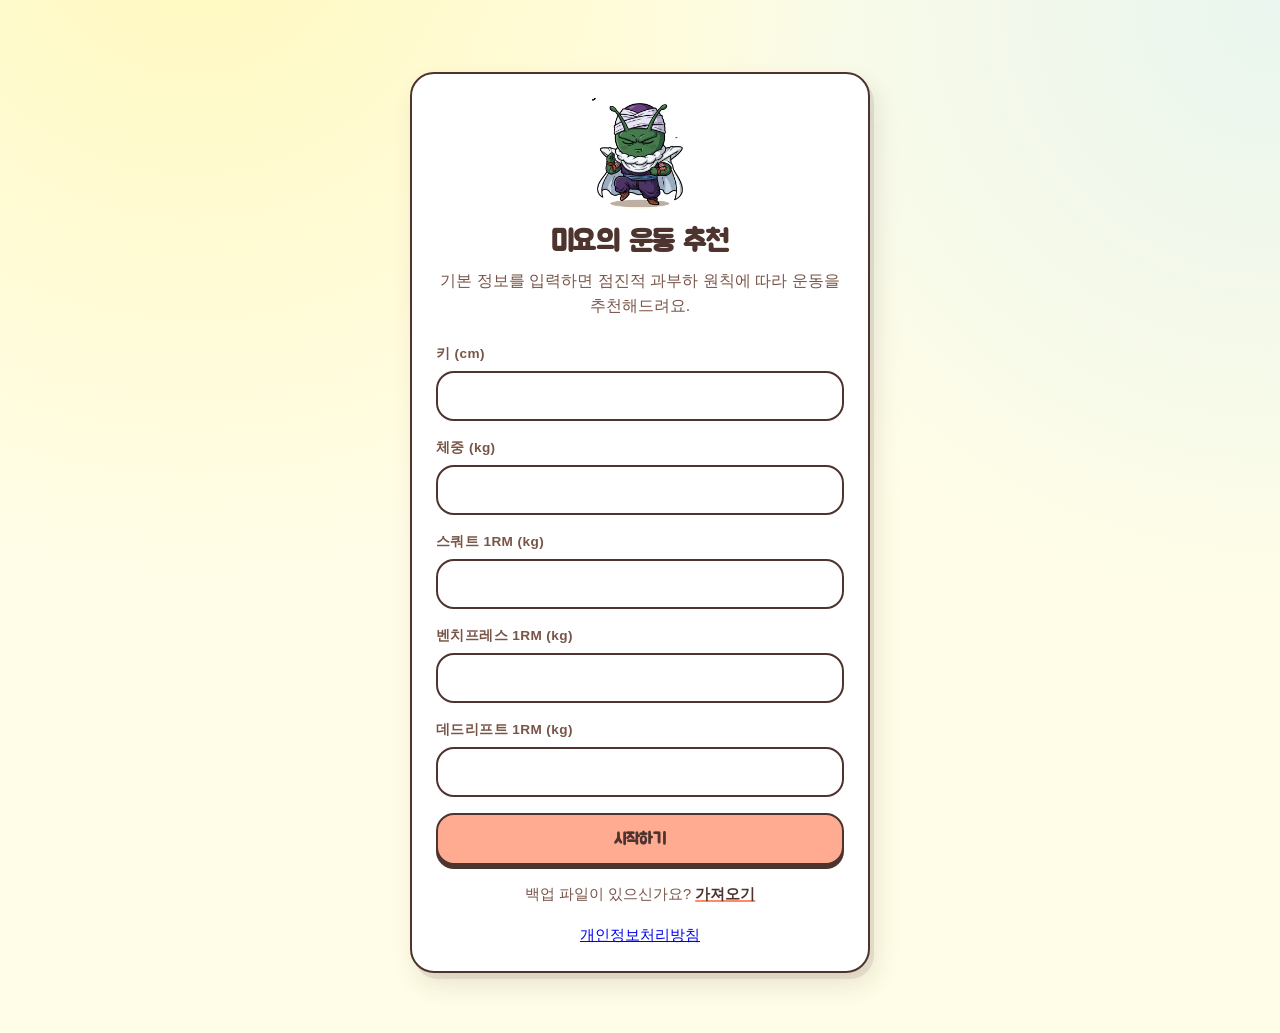
==== index.html @ 1f6faa1f "Record weight and target reps per set, and allow deleting custom exercises Weight and target reps us" ====
<!DOCTYPE html>
<html lang="ko">
<head>
<meta charset="UTF-8" />
<meta name="viewport" content="width=device-width, initial-scale=1.0" />
<title>미요의 운동 추천</title>
<meta name="description" content="키·체중·3대 중량만 입력하면 AI 트레이너가 지난 기록을 보고 오늘 할 운동을 무게까지 짜주는 운동 기록 앱. 기록·타이머는 무료, 설치 없이 홈 화면에 추가해서 씁니다." />
<meta property="og:type" content="website" />
<meta property="og:title" content="미요의 운동 추천" />
<meta property="og:description" content="AI 트레이너가 지난 운동 기록을 보고 오늘 할 운동을 무게까지 짜주는 운동 기록 앱" />
<meta property="og:image" content="/icon-512.png" />
<meta property="og:locale" content="ko_KR" />
<link rel="manifest" href="manifest.json" />
<!-- The app has its own manual light/dark toggle (not tied to the OS
     setting). "only light" is the strong opt-out form that keeps mobile
     browsers (Android Chrome/Samsung Internet's "force dark websites"
     setting in particular) from re-darkening a page we deliberately set to
     light - app.js flips this to "only dark" (and back) to match whatever
     the user actually picks, as early as possible to avoid a flash. -->
<meta name="color-scheme" content="only light" id="color-scheme-meta" />
<meta name="theme-color" content="#FFFDE7" id="theme-color-meta" />
<link rel="icon" href="icon.svg" type="image/svg+xml" />
<link rel="apple-touch-icon" href="icon.svg" />
<meta name="apple-mobile-web-app-capable" content="yes" />
<meta name="apple-mobile-web-app-status-bar-style" content="default" />
<meta name="apple-mobile-web-app-title" content="LiftLog" />
<link rel="preconnect" href="https://fonts.googleapis.com" />
<link rel="preconnect" href="https://fonts.gstatic.com" crossorigin />
<link href="https://fonts.googleapis.com/css2?family=Jua&display=swap" rel="stylesheet" />
<link rel="stylesheet" href="style.css" />
</head>
<body>
<div class="app-container">

  <input type="file" id="import-file-input" accept="application/json" class="hidden" />

  <!-- 온보딩 화면 -->
  <section id="onboarding-screen" class="screen">
    <div class="card onboarding-card">
      <img class="mascot-illustration" src="assets/mascots/miyo-main.png" alt="" />
      <h1>미요의 운동 추천</h1>
      <p class="subtitle">기본 정보를 입력하면 점진적 과부하 원칙에 따라 운동을 추천해드려요.</p>
      <form id="onboarding-form">
        <div class="form-row">
          <label for="ob-height">키 (cm)</label>
          <input type="number" id="ob-height" min="1" step="0.1" required />
        </div>
        <div class="form-row">
          <label for="ob-weight">체중 (kg)</label>
          <input type="number" id="ob-weight" min="1" step="0.1" required />
        </div>
        <div class="form-row">
          <label for="ob-squat">스쿼트 1RM (kg)</label>
          <input type="number" id="ob-squat" min="1" step="0.5" required />
        </div>
        <div class="form-row">
          <label for="ob-bench">벤치프레스 1RM (kg)</label>
          <input type="number" id="ob-bench" min="1" step="0.5" required />
        </div>
        <div class="form-row">
          <label for="ob-deadlift">데드리프트 1RM (kg)</label>
          <input type="number" id="ob-deadlift" min="1" step="0.5" required />
        </div>
        <button type="submit" class="btn btn-primary btn-block">시작하기</button>
      </form>
      <p class="import-hint">
        백업 파일이 있으신가요?
        <button type="button" id="onboarding-import-btn" class="link-btn">가져오기</button>
      </p>
      <p class="import-hint"><a href="/privacy.html" target="_blank" rel="noopener noreferrer">개인정보처리방침</a></p>
    </div>
  </section>

  <!-- 메인 화면 -->
  <section id="main-screen" class="screen hidden">
    <header class="main-header">
      <h1>미요의 운동 추천</h1>
      <div class="main-header-actions" data-tab="settings">
        <button id="open-settings-btn" class="btn btn-ghost btn-small">API 설정</button>
        <button id="edit-profile-btn" class="btn btn-ghost btn-small">프로필 수정</button>
        <button id="export-data-btn" class="btn btn-ghost btn-small">내보내기</button>
        <button id="main-import-btn" class="btn btn-ghost btn-small">가져오기</button>
        <button id="reset-btn" class="btn btn-ghost btn-small">데이터 초기화</button>
        <button id="install-app-btn" class="btn btn-ghost btn-small">앱 설치하기</button>
        <a
          class="btn btn-ghost btn-small"
          href="https://www.instagram.com/me_yotoon?igsh=MXNidXNrcnNjZGY3Zw%3D%3D"
          target="_blank"
          rel="noopener noreferrer"
        >미요툰 보러가기</a>
        <a class="btn btn-ghost btn-small" href="/privacy.html" target="_blank" rel="noopener noreferrer">개인정보처리방침</a>
        <div class="mode-toggle theme-toggle" id="theme-toggle">
          <button type="button" class="mode-toggle-btn" data-theme-choice="light">☀️ 라이트</button>
          <button type="button" class="mode-toggle-btn" data-theme-choice="dark">🌙 다크</button>
        </div>
      </div>
    </header>

    <section class="chat-section card" data-tab="chat">
      <div class="chat-section-header">
        <h2>더드미요 트레이너와 대화하기</h2>
        <button type="button" id="clear-chat-btn" class="btn btn-ghost btn-small">대화 초기화</button>
      </div>
      <div id="chat-messages" class="chat-messages"></div>
      <div id="chat-empty" class="empty-message">
        <img class="mascot-illustration mascot-illustration-small" src="assets/mascots/miyo-main.png" alt="" />
        <p>"오늘 뭐 하면 좋을까?"처럼 편하게 물어보세요.</p>
      </div>
      <form id="chat-form" class="chat-form">
        <input type="text" id="chat-input" placeholder="예: 오늘 뭐 하면 좋을까?" autocomplete="off" required />
        <button type="submit" class="btn btn-primary" id="chat-send-btn">전송</button>
      </form>
    </section>

    <section class="log-panel-grid">
      <!-- 왼쪽: 날짜별 운동 히스토리 -->
      <div class="history-column" data-tab="log">
        <div class="history-column-header">
          <h2>날짜별 운동 히스토리</h2>
          <button id="open-log-form-btn" class="btn btn-primary btn-small">+ 오늘 운동 기록하기</button>
        </div>
        <div id="history-list" class="history-list"></div>
        <div id="history-empty" class="empty-message hidden">
          <img class="mascot-illustration mascot-illustration-small" src="assets/mascots/miyo-advice.png" alt="" />
          <p>아직 기록된 운동이 없어요. 오른쪽에서 기록을 추가해보세요.</p>
        </div>
      </div>

      <!-- 오른쪽: 운동 기록 입력 폼 -->
      <div class="form-column">
        <div class="card timer-card" data-tab="timer">
          <h2>타이머</h2>
          <img class="mascot-illustration mascot-illustration-small" src="assets/mascots/miyo-sweat.png" alt="" />
          <div id="timer-display" class="timer-display">00:00</div>
          <div class="segment-timer">
            <span class="segment-timer-label">쉬는 시간</span>
            <span id="segment-timer-display" class="segment-timer-display">00:00</span>
          </div>
          <div class="timer-controls">
            <button type="button" id="timer-start-btn" class="btn btn-primary btn-small">시작</button>
            <button type="button" id="timer-lap-btn" class="btn btn-ghost btn-small" disabled>쉬는 시간 시작</button>
            <button type="button" id="timer-reset-btn" class="btn btn-ghost btn-small">초기화</button>
          </div>
          <ul id="timer-laps" class="timer-laps"></ul>
        </div>

        <div id="log-form-placeholder" class="card log-form-placeholder" data-tab="log">
          <div class="empty-message">
            <img class="mascot-illustration mascot-illustration-small" src="assets/mascots/miyo-angry.png" alt="" />
            <p>왼쪽의 "오늘 운동 기록하기" 버튼을 누르면 여기에 입력 폼이 나타나요.</p>
          </div>
        </div>

        <section id="log-form-section" class="card log-form-card hidden" data-tab="log">
          <h2 id="log-form-heading">운동 기록하기</h2>
          <form id="log-form">
            <div class="form-row">
              <label for="log-date">날짜</label>
              <input type="date" id="log-date" required />
            </div>
            <div class="form-row">
              <label for="log-title">오늘 제목 (선택)</label>
              <input type="text" id="log-title" placeholder="예: 가슴·어깨 데이" />
            </div>
            <div class="form-row">
              <label for="log-part">운동 부위</label>
              <select id="log-part" class="hidden" required></select>
              <div id="log-part-chips" class="chip-group"></div>
            </div>
            <div class="form-row">
              <label for="log-exercise">운동 종목</label>
              <select id="log-exercise" class="hidden" required></select>
              <div id="log-exercise-chips" class="chip-group"></div>
            </div>
            <div class="form-row hidden" id="log-exercise-custom-row">
              <label for="log-exercise-custom">종목 직접 입력</label>
              <input type="text" id="log-exercise-custom" placeholder="예: 수영, 클라이밍 등" />
            </div>
            <div class="form-row hidden" id="log-mode-toggle-row">
              <label>측정 방식</label>
              <div class="mode-toggle" id="log-mode-toggle">
                <button type="button" class="mode-toggle-btn" data-mode="reps">횟수</button>
                <button type="button" class="mode-toggle-btn" data-mode="duration">운동 시간</button>
              </div>
            </div>
            <div class="form-row" id="log-weight-row">
              <label for="log-weight">기본 무게 (kg)</label>
              <input type="number" id="log-weight" min="0" step="0.5" required />
            </div>
            <div class="form-row" id="log-target-reps-row">
              <label for="log-target-reps">기본 목표 횟수 (세트당)</label>
              <input type="number" id="log-target-reps" min="1" step="1" required />
            </div>
            <div class="form-row" id="log-sets-row">
              <label>세트별 기록</label>
              <p class="form-hint">세트를 눌러 무게와 횟수를 따로 바꿀 수 있어요.</p>
              <div id="sets-container" class="sets-container"></div>
              <button type="button" id="add-set-btn" class="btn btn-ghost btn-small">+ 세트 추가</button>
            </div>
            <div class="form-row hidden" id="log-duration-row">
              <label for="log-duration-minutes">운동 시간 (분)</label>
              <input type="number" id="log-duration-minutes" min="0" step="1" />
            </div>
            <div class="form-row hidden" id="log-distance-row">
              <label for="log-distance-km">달린 거리 (km)</label>
              <input type="number" id="log-distance-km" min="0" step="0.1" />
            </div>
            <div class="form-actions">
              <button type="button" id="cancel-log-btn" class="btn btn-ghost btn-block">취소</button>
              <button type="submit" class="btn btn-primary btn-block">저장</button>
            </div>
          </form>
        </section>
      </div>
    </section>

    <nav class="bottom-nav" id="bottom-nav" aria-label="주요 화면">
      <button type="button" class="bottom-nav-btn" data-tab-target="chat" aria-current="page">
        <span class="bottom-nav-icon">💬</span>
        <span class="bottom-nav-label">대화</span>
      </button>
      <button type="button" class="bottom-nav-btn" data-tab-target="log" aria-current="false">
        <span class="bottom-nav-icon">📋</span>
        <span class="bottom-nav-label">기록</span>
      </button>
      <button type="button" class="bottom-nav-btn" id="nav-timer-btn" data-tab-target="timer" aria-current="false">
        <span class="bottom-nav-icon">⏱️<span class="bottom-nav-dot"></span></span>
        <span class="bottom-nav-label">타이머</span>
      </button>
      <button type="button" class="bottom-nav-btn" data-tab-target="settings" aria-current="false">
        <span class="bottom-nav-icon">⚙️</span>
        <span class="bottom-nav-label">설정</span>
      </button>
      <a
        class="bottom-nav-btn"
        href="https://www.instagram.com/me_yotoon?igsh=MXNidXNrcnNjZGY3Zw%3D%3D"
        target="_blank"
        rel="noopener noreferrer"
      >
        <span class="bottom-nav-icon">🐾</span>
        <span class="bottom-nav-label">미요툰</span>
      </a>
    </nav>
  </section>

  <!-- 세트 입력 모달 -->
  <div id="set-modal" class="modal-overlay hidden">
    <div class="card modal-card">
      <h2 id="set-modal-heading">세트</h2>
      <form id="set-form">
        <div class="form-row" id="set-modal-weight-row">
          <label for="set-modal-weight">무게 (kg)</label>
          <input type="number" id="set-modal-weight" min="0" step="0.5" />
        </div>
        <div class="form-row">
          <label for="set-modal-target">목표 횟수</label>
          <input type="number" id="set-modal-target" min="1" step="1" required />
        </div>
        <div class="form-row">
          <label for="set-modal-reps">실제 횟수</label>
          <input type="number" id="set-modal-reps" min="0" step="1" required />
        </div>
        <div class="form-actions">
          <button type="button" id="set-modal-cancel-btn" class="btn btn-ghost btn-block">취소</button>
          <button type="submit" class="btn btn-primary btn-block">저장</button>
        </div>
        <button type="button" id="set-modal-next-btn" class="btn btn-ghost btn-block hidden">저장 후 다음 세트 →</button>
      </form>
    </div>
  </div>

  <!-- 프로필 수정 모달 -->
  <div id="profile-modal" class="modal-overlay hidden">
    <div class="card modal-card">
      <h2>프로필 수정</h2>
      <form id="profile-form">
        <div class="form-row">
          <label for="pf-height">키 (cm)</label>
          <input type="number" id="pf-height" min="1" step="0.1" required />
        </div>
        <div class="form-row">
          <label for="pf-weight">체중 (kg)</label>
          <input type="number" id="pf-weight" min="1" step="0.1" required />
        </div>
        <div class="form-row">
          <label for="pf-squat">스쿼트 1RM (kg)</label>
          <input type="number" id="pf-squat" min="1" step="0.5" required />
        </div>
        <div class="form-row">
          <label for="pf-bench">벤치프레스 1RM (kg)</label>
          <input type="number" id="pf-bench" min="1" step="0.5" required />
        </div>
        <div class="form-row">
          <label for="pf-deadlift">데드리프트 1RM (kg)</label>
          <input type="number" id="pf-deadlift" min="1" step="0.5" required />
        </div>
        <div class="form-actions">
          <button type="button" id="profile-cancel-btn" class="btn btn-ghost btn-block">취소</button>
          <button type="submit" class="btn btn-primary btn-block">저장</button>
        </div>
      </form>
    </div>
  </div>

  <!-- API 설정 모달 -->
  <div id="settings-modal" class="modal-overlay hidden">
    <div class="card modal-card">
      <h2>API 설정</h2>
      <p class="subtitle">
        대화하려면 본인 소유의 API 키가 필요해요. 서버에 저장된 공용 키는 없고,
        입력한 키는 이 브라우저에만 저장돼요.
      </p>
      <form id="settings-form">
        <div class="form-row">
          <label for="settings-provider">AI 제공자</label>
          <select id="settings-provider">
            <option value="claude">Claude (Anthropic)</option>
            <option value="gemini">Gemini (Google)</option>
          </select>
        </div>
        <div class="form-row">
          <label for="settings-api-key">API 키</label>
          <input type="password" id="settings-api-key" placeholder="sk-ant-... 또는 AIza..." autocomplete="off" required />
        </div>
        <div class="form-actions">
          <button type="button" id="settings-cancel-btn" class="btn btn-ghost btn-block">취소</button>
          <button type="submit" class="btn btn-primary btn-block">저장</button>
        </div>
      </form>
    </div>
  </div>

  <div id="mascot-toast" class="mascot-toast">
    <img id="mascot-toast-img" class="mascot-toast-img" src="" alt="" />
    <p id="mascot-toast-text" class="mascot-toast-text"></p>
  </div>

</div>
<script src="marked.min.js"></script>
<script src="app.js"></script>
</body>
</html>
---- style.css ----
:root {
  color-scheme: only light;

  --color-bg: #FFFDE7;
  --color-bg-alt: #E0F2F1;
  --color-surface: #FFFFFF;
  --color-surface-raised: #FFFFFF;
  --color-border: rgba(78, 52, 46, 0.22);
  --color-border-strong: #4E342E;

  --color-text: #4E342E;
  --color-text-muted: #795548;
  --color-text-dim: #A1887F;

  --color-accent: #FFAB91;
  --color-accent-hover: #FF8A65;
  --color-accent-dim: rgba(255, 171, 145, 0.28);
  --color-accent-text: #4E342E;

  --color-yellow: #FFF59D;
  --color-yellow-dim: rgba(255, 245, 157, 0.5);

  --color-danger: #D84438;
  --color-warning-bg: #FFF3E0;
  --color-warning-border: #FFB74D;
  --color-warning-text: #8D5A20;

  --radius: 24px;
  --radius-sm: 18px;
  --shadow: 4px 6px 0 rgba(78, 52, 46, 0.10), 6px 12px 24px rgba(78, 52, 46, 0.12);
  --shadow-sm: 3px 4px 0 rgba(78, 52, 46, 0.10), 3px 8px 16px rgba(78, 52, 46, 0.10);
  --shadow-ghost: 0 3px 0 rgba(78, 52, 46, 0.28);
  --shadow-ghost-active: 0 1px 0 rgba(78, 52, 46, 0.28);
  --shadow-pop: 4px 6px 0 rgba(255, 138, 101, 0.4);
  --overlay-tint: rgba(78, 52, 46, 0.45);
  --scrollbar-thumb: rgba(78, 52, 46, 0.28);
  --bg-glow-1: rgba(255, 245, 157, 0.55);
  --bg-glow-2: rgba(224, 242, 241, 0.7);
  --nav-bg: rgba(255, 253, 231, 0.94);

  --bounce: cubic-bezier(0.34, 1.56, 0.64, 1);

  /* Jua only for short, large UI chrome (headings, buttons, labels) - it
     gets illegible fast in longer running text, so body copy stays on a
     plain, highly-readable Korean system stack. */
  --font-display: "Jua", "Malgun Gothic", "Apple SD Gothic Neo", sans-serif;
  --font-body: "Malgun Gothic", "Apple SD Gothic Neo", -apple-system, BlinkMacSystemFont, "Segoe UI", sans-serif;
}

:root[data-theme="dark"] {
  color-scheme: only dark;

  --color-bg: #000000;
  --color-bg-alt: #0A0A0A;
  --color-surface: #121212;
  --color-surface-raised: #1A1A1A;
  --color-border: rgba(255, 255, 255, 0.18);
  --color-border-strong: #FFFFFF;

  --color-text: #FFFFFF;
  --color-text-muted: #CCCCCC;
  --color-text-dim: #888888;

  --color-accent: #FFAB91;
  --color-accent-hover: #FFC1AC;
  --color-accent-dim: rgba(255, 171, 145, 0.22);
  --color-accent-text: #000000;

  --color-yellow: #FFF59D;
  --color-yellow-dim: rgba(255, 245, 157, 0.18);

  --color-danger: #FF7A6B;
  --color-warning-bg: rgba(255, 183, 77, 0.14);
  --color-warning-border: #FFB74D;
  --color-warning-text: #FFCC80;

  --shadow: 4px 6px 0 rgba(255, 255, 255, 0.12), 6px 12px 24px rgba(0, 0, 0, 0.5);
  --shadow-sm: 3px 4px 0 rgba(255, 255, 255, 0.12), 3px 8px 16px rgba(0, 0, 0, 0.45);
  --shadow-ghost: 0 3px 0 rgba(255, 255, 255, 0.3);
  --shadow-ghost-active: 0 1px 0 rgba(255, 255, 255, 0.3);
  --overlay-tint: rgba(0, 0, 0, 0.75);
  --scrollbar-thumb: rgba(255, 255, 255, 0.25);
  --bg-glow-1: rgba(255, 171, 145, 0.08);
  --bg-glow-2: rgba(255, 255, 255, 0.04);
  --nav-bg: rgba(10, 10, 10, 0.94);
}

* {
  box-sizing: border-box;
  -webkit-tap-highlight-color: transparent;
}

html {
  overflow-x: hidden;
}

body {
  margin: 0;
  overflow-x: hidden;
  word-break: keep-all;
  font-family: var(--font-body);
  background:
    radial-gradient(circle at 15% -10%, var(--bg-glow-1) 0%, transparent 45%),
    radial-gradient(circle at 100% 0%, var(--bg-glow-2) 0%, transparent 40%),
    var(--color-bg);
  background-attachment: fixed;
  color: var(--color-text);
  line-height: 1.55;
  -webkit-font-smoothing: antialiased;
}

.app-container {
  max-width: 1040px;
  margin: 0 auto;
  padding: 24px 16px 60px;
}

@media (max-width: 480px) {
  body {
    /* fixed attachment is jank-prone on mobile Safari */
    background-attachment: scroll;
  }

  .app-container {
    padding: 16px 12px 48px;
  }
}

.detail-container {
  max-width: 640px;
}

.hidden {
  display: none !important;
}

h1 {
  font-family: var(--font-display);
  font-size: 1.8rem;
  font-weight: 700;
  letter-spacing: -0.01em;
  margin: 0 0 4px;
  color: var(--color-text);
}

@media (max-width: 480px) {
  h1 {
    font-size: 1.5rem;
  }
}

@media (max-width: 700px) {
  .main-header {
    flex-direction: column;
    align-items: stretch;
    gap: 14px;
    margin-bottom: 20px;
  }

  .main-header-actions {
    display: flex;
    flex-wrap: wrap;
    gap: 8px;
  }

  .main-header-actions .btn {
    flex: 1 1 calc(50% - 4px);
  }
}

h2 {
  font-family: var(--font-display);
  font-size: 1.2rem;
  font-weight: 700;
  letter-spacing: 0.01em;
  margin: 0 0 14px;
  color: var(--color-text);
}

.subtitle {
  color: var(--color-text-muted);
  margin: 0 0 24px;
  font-size: 1rem;
}

.card {
  position: relative;
  overflow: hidden;
  background: var(--color-surface);
  border: 2px solid var(--color-border-strong);
  border-radius: var(--radius);
  box-shadow: var(--shadow);
  padding: 24px;
}

@media (max-width: 480px) {
  .card {
    padding: 18px;
  }
}

.onboarding-card {
  max-width: 460px;
  margin: 48px auto 0;
  text-align: center;
}

.import-hint {
  text-align: center;
  color: var(--color-text-muted);
  font-size: 0.92rem;
  margin: 18px 0 0;
}

.link-btn {
  background: none;
  border: none;
  padding: 0;
  color: var(--color-text);
  font-weight: 700;
  font-size: inherit;
  font-family: inherit;
  cursor: pointer;
  text-decoration: underline;
  text-decoration-color: var(--color-accent-hover);
  text-decoration-thickness: 2px;
  touch-action: manipulation;
}

.form-row {
  margin-bottom: 16px;
  display: flex;
  flex-direction: column;
  gap: 7px;
  text-align: left;
}

.form-row label {
  font-size: 0.85rem;
  font-weight: 700;
  letter-spacing: 0.03em;
  color: var(--color-text-muted);
}

.form-hint {
  font-size: 0.8rem;
  font-weight: 600;
  color: var(--color-text-muted);
  margin: -2px 0 2px;
}

input, select {
  font-family: inherit;
  font-size: 1.05rem;
  font-weight: 600;
  padding: 13px 14px;
  min-height: 48px;
  border: 2px solid var(--color-border-strong);
  border-radius: var(--radius-sm);
  background: var(--color-surface);
  color: var(--color-text);
  width: 100%;
  touch-action: manipulation;
  transition: border-color 0.15s ease, box-shadow 0.15s ease;
}

input[type="number"] {
  font-variant-numeric: tabular-nums;
  font-weight: 700;
}

input::placeholder {
  color: var(--color-text-dim);
  font-weight: 500;
}

input:focus, select:focus {
  outline: none;
  border-color: var(--color-accent-hover);
  box-shadow: 0 0 0 4px var(--color-accent-dim);
}

select {
  cursor: pointer;
}

.btn {
  display: inline-flex;
  align-items: center;
  justify-content: center;
  font-family: var(--font-display);
  font-size: 1rem;
  font-weight: 700;
  letter-spacing: 0.01em;
  padding: 14px 20px;
  min-height: 48px;
  border-radius: var(--radius-sm);
  border: none;
  text-decoration: none;
  cursor: pointer;
  touch-action: manipulation;
  transition: background-color 0.15s ease, box-shadow 0.2s ease, transform 0.25s var(--bounce), color 0.15s ease, border-color 0.15s ease;
}

.btn-primary {
  background: var(--color-accent);
  color: var(--color-accent-text);
  border: 2px solid var(--color-border-strong);
  box-shadow: 0 4px 0 var(--color-border-strong);
}

.btn-primary:hover {
  background: var(--color-accent-hover);
  transform: translateY(-2px) scale(1.04);
  box-shadow: 0 6px 0 var(--color-border-strong);
}

.btn-primary:active {
  transform: translateY(2px) scale(0.97);
  box-shadow: 0 1px 0 var(--color-border-strong);
}

.btn-ghost {
  background: var(--color-surface);
  color: var(--color-text);
  border: 2px solid var(--color-border-strong);
  box-shadow: var(--shadow-ghost);
}

.btn-ghost:hover {
  border-color: var(--color-border-strong);
  color: var(--color-text);
  background: var(--color-yellow-dim);
  transform: translateY(-2px) scale(1.03);
}

.btn-ghost:active {
  transform: translateY(2px) scale(0.97);
  box-shadow: var(--shadow-ghost-active);
}

.mode-toggle {
  display: flex;
  gap: 8px;
}

.mode-toggle-btn {
  flex: 1;
  font-family: var(--font-display);
  font-size: 1rem;
  font-weight: 700;
  padding: 13px 18px;
  min-height: 48px;
  border-radius: var(--radius-sm);
  border: 2px solid var(--color-border-strong);
  background: var(--color-surface);
  color: var(--color-text-muted);
  cursor: pointer;
  touch-action: manipulation;
  transition: background-color 0.15s ease, color 0.15s ease, transform 0.2s var(--bounce);
}

.mode-toggle-btn:hover {
  background: var(--color-yellow-dim);
  color: var(--color-text);
  transform: scale(1.03);
}

.theme-toggle {
  display: inline-flex;
}

.theme-toggle .mode-toggle-btn {
  flex: none;
  padding: 9px 14px;
  min-height: 44px;
  font-size: 0.88rem;
}

.mode-toggle-btn.active {
  background: var(--color-accent);
  border-color: var(--color-border-strong);
  color: var(--color-accent-text);
}

.chip-group {
  display: flex;
  flex-wrap: wrap;
  gap: 8px;
}

.chip {
  font-family: var(--font-display);
  font-size: 0.92rem;
  font-weight: 700;
  padding: 9px 16px;
  border-radius: 999px;
  border: 2px solid var(--color-border-strong);
  background: var(--color-surface);
  color: var(--color-text-muted);
  cursor: pointer;
  touch-action: manipulation;
  transition: background-color 0.15s ease, color 0.15s ease, transform 0.2s var(--bounce);
}

.chip:hover {
  background: var(--color-yellow-dim);
  color: var(--color-text);
  transform: scale(1.06);
}

.chip.active {
  background: var(--color-accent);
  border-color: var(--color-border-strong);
  color: var(--color-accent-text);
}

/* User-added exercises pair the chip with a delete button. The two buttons sit
   side by side and are squared off where they meet, so they read as one pill. */
.chip-deletable {
  display: inline-flex;
  align-items: stretch;
}

.chip-deletable .chip {
  border-radius: 999px 0 0 999px;
  border-right-width: 1px;
}

.chip-deletable .chip:hover {
  transform: none;
}

.chip-delete-btn {
  font-family: var(--font-display);
  font-size: 1rem;
  font-weight: 700;
  line-height: 1;
  padding: 9px 12px 9px 8px;
  border: 2px solid var(--color-border-strong);
  border-left-width: 1px;
  border-radius: 0 999px 999px 0;
  background: var(--color-surface);
  color: var(--color-text-muted);
  cursor: pointer;
  touch-action: manipulation;
  transition: background-color 0.15s ease, color 0.15s ease;
}

.chip-delete-btn:hover {
  background: var(--color-danger);
  color: #fff;
}

.chip-deletable.active .chip-delete-btn {
  background: var(--color-accent);
  color: var(--color-accent-text);
}

.chip-deletable.active .chip-delete-btn:hover {
  background: var(--color-danger);
  color: #fff;
}

.btn:disabled {
  opacity: 0.5;
  cursor: not-allowed;
  transform: none !important;
}

.btn-small {
  padding: 9px 14px;
  min-height: 44px;
  font-size: 0.88rem;
}

.btn-block {
  width: 100%;
}

.form-actions {
  display: flex;
  gap: 10px;
}

.main-header {
  display: flex;
  align-items: center;
  justify-content: space-between;
  gap: 10px;
  margin-bottom: 28px;
}

.main-header-actions {
  display: flex;
  gap: 8px;
  flex-wrap: wrap;
}

/* ---------- bottom tab navigation (mobile only) ---------- */

/* Shown only inside the 700px media query below; the onboarding screen never
   shows it because .main-active is only set once the main screen is up. */
.bottom-nav {
  display: none;
  position: fixed;
  left: 0;
  right: 0;
  bottom: 0;
  z-index: 50;
  gap: 2px;
  background: var(--nav-bg);
  backdrop-filter: blur(12px);
  -webkit-backdrop-filter: blur(12px);
  border-top: 2px solid var(--color-border-strong);
  padding-bottom: env(safe-area-inset-bottom);
}

body:not(.main-active) .bottom-nav {
  display: none !important;
}

.bottom-nav-btn {
  flex: 1;
  display: flex;
  flex-direction: column;
  align-items: center;
  justify-content: center;
  gap: 2px;
  min-height: 56px;
  margin: 6px 3px;
  padding: 6px 4px;
  border: none;
  border-radius: var(--radius-sm);
  background: none;
  color: var(--color-text-muted);
  font-family: var(--font-display);
  text-decoration: none;
  cursor: pointer;
  transition: color 0.15s ease, background-color 0.15s ease, transform 0.2s var(--bounce);
}

.bottom-nav-btn:active {
  transform: scale(0.94);
}

.bottom-nav-btn[aria-current="page"] {
  color: var(--color-text);
  background: var(--color-accent-dim);
}

.bottom-nav-icon {
  position: relative;
  font-size: 1.15rem;
  line-height: 1;
}

.bottom-nav-label {
  font-size: 0.72rem;
  font-weight: 700;
  letter-spacing: 0.01em;
}

.bottom-nav-dot {
  display: none;
  position: absolute;
  top: -2px;
  right: -5px;
  width: 7px;
  height: 7px;
  border-radius: 50%;
  background: var(--color-danger);
}

.bottom-nav-btn.timer-active .bottom-nav-dot {
  display: block;
}

.modal-overlay {
  position: fixed;
  inset: 0;
  background: var(--overlay-tint);
  display: flex;
  align-items: center;
  justify-content: center;
  padding: 20px;
  z-index: 100;
}

.modal-card {
  width: 100%;
  max-width: 420px;
  max-height: 90vh;
  overflow-y: auto;
}

.chat-section {
  margin-bottom: 20px;
}

.chat-section-header {
  display: flex;
  align-items: center;
  justify-content: space-between;
  gap: 10px;
  margin-bottom: 14px;
}

.chat-section-header h2 {
  margin: 0;
}

.chat-messages {
  display: flex;
  flex-direction: column;
  gap: 10px;
  max-height: 420px;
  overflow-y: auto;
  margin-bottom: 14px;
  padding-right: 2px;
}

@media (max-width: 480px) {
  .chat-messages {
    max-height: 320px;
  }

  .chat-bubble {
    max-width: 92%;
  }
}

.chat-messages::-webkit-scrollbar {
  width: 6px;
}

.chat-messages::-webkit-scrollbar-thumb {
  background: var(--scrollbar-thumb);
  border-radius: 999px;
}

.chat-bubble {
  max-width: 85%;
  padding: 12px 16px;
  border-radius: 20px;
  font-size: 0.96rem;
  line-height: 1.55;
}

.chat-row {
  display: flex;
  align-items: flex-end;
  align-self: flex-start;
  gap: 8px;
  max-width: 88%;
}

.chat-row .chat-bubble {
  max-width: none;
  min-width: 0;
}

.chat-avatar {
  flex-shrink: 0;
  width: 36px;
  height: 36px;
  border-radius: 50%;
  background: var(--color-surface);
  border: 2px solid var(--color-border-strong);
  padding: 3px;
  object-fit: contain;
}

.chat-bubble-user {
  align-self: flex-end;
  background: var(--color-accent);
  color: var(--color-accent-text);
  border: 2px solid var(--color-border-strong);
  font-weight: 600;
  white-space: pre-wrap;
  border-bottom-right-radius: 6px;
}

.chat-bubble-assistant {
  align-self: flex-start;
  background: var(--color-surface);
  color: var(--color-text);
  border: 2px solid var(--color-border-strong);
  border-bottom-left-radius: 6px;
}

.chat-bubble-error {
  background: var(--color-warning-bg);
  color: var(--color-warning-text);
  border: 2px solid var(--color-warning-border);
  white-space: pre-wrap;
}

.chat-bubble-assistant > *:first-child {
  margin-top: 0;
}

.chat-bubble-assistant > *:last-child {
  margin-bottom: 0;
}

.chat-bubble-assistant p {
  margin: 0 0 8px;
}

.chat-bubble-assistant h1,
.chat-bubble-assistant h2,
.chat-bubble-assistant h3,
.chat-bubble-assistant h4 {
  font-size: 1.05rem;
  font-weight: 700;
  color: var(--color-text);
  margin: 12px 0 6px;
}

.chat-bubble-assistant strong {
  color: var(--color-text);
  font-weight: 800;
}

.chat-bubble-assistant ul,
.chat-bubble-assistant ol {
  margin: 4px 0 10px;
  padding-left: 20px;
}

.chat-bubble-assistant li {
  margin-bottom: 4px;
}

.chat-bubble-assistant li::marker {
  color: var(--color-text-muted);
}

.chat-bubble-assistant code {
  background: var(--color-bg-alt);
  border: 1px solid var(--color-border);
  padding: 1px 6px;
  border-radius: 6px;
  font-size: 0.85em;
}

.chat-bubble-assistant a {
  color: var(--color-text);
  font-weight: 700;
  text-decoration: underline;
  text-decoration-color: var(--color-accent-hover);
  text-decoration-thickness: 2px;
}

.chat-form {
  display: flex;
  gap: 8px;
}

.chat-form input {
  flex: 1;
}

.log-panel-grid {
  display: grid;
  grid-template-columns: 1fr 1fr;
  gap: 20px;
  align-items: start;
}

@media (max-width: 800px) {
  .log-panel-grid {
    grid-template-columns: 1fr;
  }

  /* on mobile, logging a workout is the primary action -
     put the form above the (potentially long) history list */
  .form-column {
    order: -1;
  }
}

.history-column-header {
  display: flex;
  align-items: center;
  justify-content: space-between;
  gap: 10px;
  margin-bottom: 14px;
}

.history-column-header h2 {
  margin: 0;
}

.timer-card {
  margin-bottom: 20px;
  text-align: center;
}

.timer-display {
  font-family: var(--font-display);
  font-size: 2.8rem;
  font-weight: 700;
  font-variant-numeric: tabular-nums;
  letter-spacing: 0.02em;
  color: var(--color-text);
  text-align: center;
  margin: 4px 0 6px;
}

.segment-timer {
  display: flex;
  align-items: baseline;
  justify-content: center;
  gap: 8px;
  margin-bottom: 16px;
}

.segment-timer-label {
  font-size: 0.82rem;
  font-weight: 700;
  color: var(--color-text-muted);
}

.segment-timer-display {
  font-size: 1.35rem;
  font-weight: 700;
  font-variant-numeric: tabular-nums;
  color: var(--color-text);
}

@media (max-width: 480px) {
  .timer-display {
    font-size: 2.2rem;
  }

  .timer-controls {
    flex-wrap: wrap;
  }

  .timer-controls .btn {
    min-width: calc(50% - 4px);
  }
}

.timer-controls {
  display: flex;
  gap: 8px;
  margin-bottom: 14px;
}

.timer-controls .btn {
  flex: 1;
}

.timer-laps {
  list-style: none;
  margin: 0;
  padding: 0;
  display: flex;
  flex-direction: column;
  gap: 6px;
  max-height: 180px;
  overflow-y: auto;
  text-align: left;
}

.timer-laps:empty {
  display: none;
}

.timer-lap-item {
  display: flex;
  align-items: center;
  justify-content: space-between;
  font-size: 0.88rem;
  font-weight: 600;
  padding: 8px 12px;
  background: var(--color-bg-alt);
  border: 2px solid var(--color-border-strong);
  border-radius: var(--radius-sm);
}

.timer-lap-item span:last-child {
  font-variant-numeric: tabular-nums;
  color: var(--color-text);
  font-weight: 700;
}

.log-form-placeholder {
  display: flex;
  align-items: center;
  justify-content: center;
  min-height: 240px;
  text-align: center;
}

.log-form-placeholder .empty-message {
  padding: 0;
}

.sets-container {
  display: flex;
  flex-direction: column;
  gap: 8px;
}

.set-row {
  display: flex;
  align-items: center;
  gap: 8px;
}

.set-row span {
  font-size: 0.86rem;
  font-weight: 700;
  color: var(--color-text-muted);
  min-width: 48px;
}

.set-row input {
  flex: 1;
}

/* A set's three values are edited in a modal, so the row itself is a button
   showing the current summary rather than an input. */
.set-open-btn {
  flex: 1;
  font-family: inherit;
  font-size: 1rem;
  font-weight: 700;
  font-variant-numeric: tabular-nums;
  text-align: left;
  padding: 13px 14px;
  min-height: 48px;
  border: 2px solid var(--color-border-strong);
  border-radius: var(--radius-sm);
  background: var(--color-surface);
  color: var(--color-text);
  cursor: pointer;
  touch-action: manipulation;
  transition: background-color 0.15s ease, transform 0.2s var(--bounce);
}

.set-open-btn:hover {
  background: var(--color-yellow-dim);
}

.set-open-btn:active {
  transform: scale(0.98);
}

.set-open-btn-fail {
  background: var(--color-warning-bg);
  border-color: var(--color-warning-border);
  color: var(--color-warning-text);
}

.set-remove-btn {
  background: transparent;
  border: none;
  color: var(--color-danger);
  font-size: 1.2rem;
  cursor: pointer;
  padding: 4px 8px;
  transition: transform 0.2s var(--bounce);
}

.set-remove-btn:hover {
  transform: scale(1.2);
}

.history-list {
  display: flex;
  flex-direction: column;
  gap: 10px;
}

.history-day-compact {
  display: flex;
  align-items: center;
  gap: 14px;
  width: 100%;
  min-height: 48px;
  background: var(--color-surface);
  border: 2px solid var(--color-border-strong);
  border-radius: var(--radius-sm);
  box-shadow: var(--shadow-sm);
  padding: 14px 16px;
  font: inherit;
  color: inherit;
  cursor: pointer;
  text-align: left;
  touch-action: manipulation;
  transition: box-shadow 0.15s ease, transform 0.2s var(--bounce);
}

.history-day-compact:hover {
  box-shadow: var(--shadow-pop);
  transform: translateY(-2px);
}

.history-day-compact:active {
  transform: translateY(0) scale(0.98);
}

.history-day-compact[aria-expanded="true"] {
  background: var(--color-accent-dim);
  box-shadow: var(--shadow-pop);
}

.history-day-chevron {
  flex-shrink: 0;
  width: 0;
  height: 0;
  border-top: 5px solid transparent;
  border-bottom: 5px solid transparent;
  border-left: 6px solid var(--color-text-muted);
  transition: transform 0.15s ease;
}

.history-day-compact[aria-expanded="true"] .history-day-chevron {
  transform: rotate(90deg);
  border-left-color: var(--color-accent-hover);
}

.history-day-detail {
  margin: 8px 0 4px 3px;
  padding: 14px 0 0 13px;
  border-left: 2px solid var(--color-border);
}

.history-day-compact .history-day-date {
  font-weight: 700;
  font-variant-numeric: tabular-nums;
  font-size: 0.95rem;
  white-space: nowrap;
  color: var(--color-text);
}

.history-day-compact .history-day-title {
  flex: 1;
  font-weight: 500;
  font-size: 0.92rem;
  color: var(--color-text-muted);
  overflow: hidden;
  text-overflow: ellipsis;
  white-space: nowrap;
}

.history-day-compact .history-day-count {
  font-size: 0.78rem;
  font-weight: 700;
  color: var(--color-text);
  white-space: nowrap;
  background: var(--color-accent-dim);
  padding: 3px 10px;
  border-radius: 999px;
}

.detail-card {
  margin-bottom: 12px;
  border-left: 3px solid var(--color-border-strong);
  padding-left: 10px;
}

.detail-card-header {
  display: flex;
  align-items: center;
  justify-content: space-between;
  margin-bottom: 8px;
}

.detail-card-title {
  font-weight: 700;
  font-size: 1.1rem;
}

.detail-card-weight {
  font-weight: 700;
  font-size: 1.15rem;
  font-variant-numeric: tabular-nums;
  color: var(--color-text);
}

.detail-card-meta {
  font-size: 0.88rem;
  color: var(--color-text-muted);
  margin-bottom: 12px;
}

.detail-sets {
  display: flex;
  flex-wrap: wrap;
  gap: 6px;
}

.detail-set-chip {
  font-size: 0.82rem;
  font-weight: 700;
  font-variant-numeric: tabular-nums;
  padding: 5px 12px;
  border-radius: 999px;
  background: var(--color-bg-alt);
  border: 2px solid var(--color-border-strong);
  color: var(--color-text);
}

.detail-set-chip-fail {
  background: var(--color-warning-bg);
  border-color: var(--color-warning-border);
  color: var(--color-warning-text);
}

.detail-card-actions {
  display: flex;
  gap: 8px;
  margin-top: 12px;
  padding-top: 12px;
  border-top: 2px solid var(--color-border);
}

.detail-card-actions .btn {
  flex: 1;
}

.history-item-fail {
  color: var(--color-danger);
  font-weight: 700;
}

.empty-message {
  display: flex;
  flex-direction: column;
  align-items: center;
  gap: 10px;
  color: var(--color-text-muted);
  font-size: 0.95rem;
  text-align: center;
  padding: 20px 0;
}

.empty-message p {
  margin: 0;
}

.mascot-illustration {
  width: 96px;
  height: auto;
  display: block;
  margin: 0 auto 12px;
}

.mascot-illustration-small {
  width: 64px;
  margin-bottom: 0;
}

.mascot-toast {
  position: fixed;
  left: 50%;
  bottom: 24px;
  transform: translate(-50%, 8px);
  z-index: 60;
  display: flex;
  align-items: center;
  gap: 10px;
  max-width: calc(100% - 32px);
  background: var(--color-surface);
  border: 2px solid var(--color-border-strong);
  border-radius: 999px;
  box-shadow: var(--shadow);
  padding: 8px 20px 8px 8px;
  opacity: 0;
  pointer-events: none;
  transition: opacity 0.25s ease, transform 0.25s var(--bounce);
}

.mascot-toast.mascot-toast-visible {
  opacity: 1;
  transform: translate(-50%, 0);
}

.mascot-toast-img {
  width: 40px;
  height: 40px;
  object-fit: contain;
  flex-shrink: 0;
}

.mascot-toast-text {
  margin: 0;
  font-family: var(--font-display);
  font-size: 0.92rem;
  font-weight: 700;
  color: var(--color-text);
}

@media (max-width: 700px) {
  .mascot-toast {
    bottom: calc(80px + env(safe-area-inset-bottom));
  }
}

/* ---------- mobile tab switching ----------
   Kept last in the file on purpose: these rules override base display values
   (.bottom-nav, .main-header-actions) that are declared further up, and only
   source order separates same-specificity rules. Above 700px nothing here
   applies, so the desktop layout is untouched. */

@media (max-width: 700px) {
  .bottom-nav {
    display: flex;
  }

  .app-container {
    padding-bottom: calc(72px + env(safe-area-inset-bottom));
  }

  body[data-active-tab] [data-tab] {
    display: none;
  }

  body[data-active-tab="chat"] [data-tab="chat"],
  body[data-active-tab="log"] [data-tab="log"],
  body[data-active-tab="timer"] [data-tab="timer"] {
    display: block;
  }

  body[data-active-tab="settings"] [data-tab="settings"] {
    display: flex;
  }

  /* the timer stands alone in its own tab - no gap to a following card */
  .timer-card {
    margin-bottom: 0;
  }
}

/* ---------- privacy policy page ---------- */

.privacy-card {
  max-width: 640px;
  margin: 48px auto;
}

.privacy-card h1 {
  font-size: 1.5rem;
}

.privacy-card h2 {
  font-size: 1.05rem;
  margin-top: 28px;
}

.privacy-card p,
.privacy-card li {
  color: var(--color-text-muted);
  font-size: 0.95rem;
}

.privacy-card ul {
  padding-left: 20px;
  margin: 8px 0;
}

.privacy-card .back-link {
  display: inline-block;
  margin-top: 28px;
}
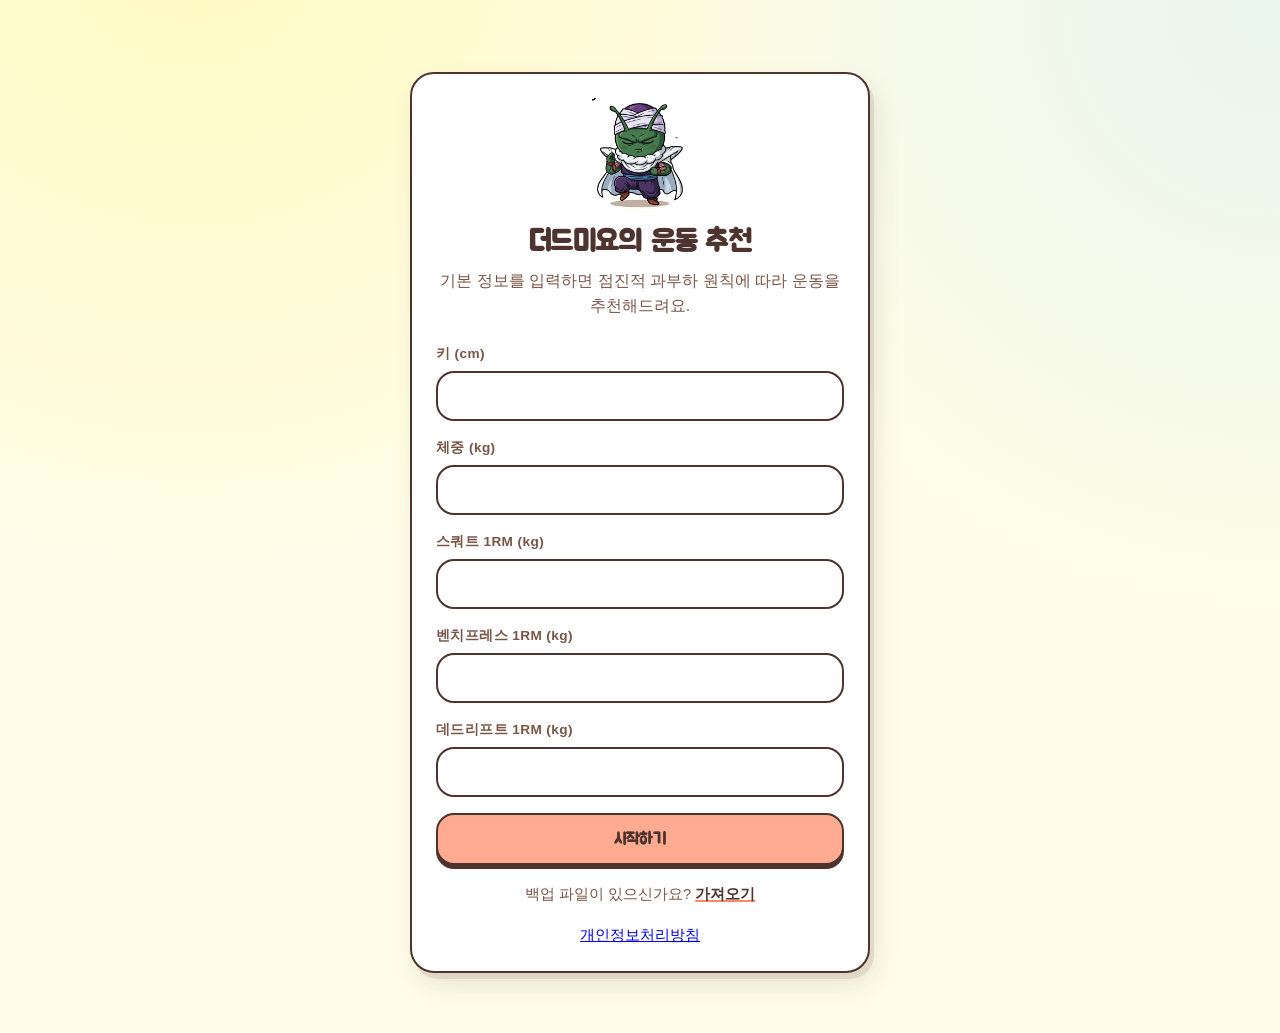
==== commit 54aedf31: "Use the 더드미요 mascot face as the app icon and rename the app The favicon was a generic dumbbell SVG t" ====
--- a/index.html
+++ b/index.html
@@ -3,10 +3,10 @@
 <head>
 <meta charset="UTF-8" />
 <meta name="viewport" content="width=device-width, initial-scale=1.0" />
-<title>미요의 운동 추천</title>
+<title>더드미요의 운동 추천</title>
 <meta name="description" content="키·체중·3대 중량만 입력하면 AI 트레이너가 지난 기록을 보고 오늘 할 운동을 무게까지 짜주는 운동 기록 앱. 기록·타이머는 무료, 설치 없이 홈 화면에 추가해서 씁니다." />
 <meta property="og:type" content="website" />
-<meta property="og:title" content="미요의 운동 추천" />
+<meta property="og:title" content="더드미요의 운동 추천" />
 <meta property="og:description" content="AI 트레이너가 지난 운동 기록을 보고 오늘 할 운동을 무게까지 짜주는 운동 기록 앱" />
 <meta property="og:image" content="/icon-512.png" />
 <meta property="og:locale" content="ko_KR" />
@@ -19,11 +19,12 @@
      the user actually picks, as early as possible to avoid a flash. -->
 <meta name="color-scheme" content="only light" id="color-scheme-meta" />
 <meta name="theme-color" content="#FFFDE7" id="theme-color-meta" />
-<link rel="icon" href="icon.svg" type="image/svg+xml" />
-<link rel="apple-touch-icon" href="icon.svg" />
+<link rel="icon" href="favicon.ico" sizes="any" />
+<link rel="icon" href="icon-192.png" type="image/png" sizes="192x192" />
+<link rel="apple-touch-icon" href="apple-touch-icon.png" />
 <meta name="apple-mobile-web-app-capable" content="yes" />
 <meta name="apple-mobile-web-app-status-bar-style" content="default" />
-<meta name="apple-mobile-web-app-title" content="LiftLog" />
+<meta name="apple-mobile-web-app-title" content="더드미요" />
 <link rel="preconnect" href="https://fonts.googleapis.com" />
 <link rel="preconnect" href="https://fonts.gstatic.com" crossorigin />
 <link href="https://fonts.googleapis.com/css2?family=Jua&display=swap" rel="stylesheet" />
@@ -38,7 +39,7 @@
   <section id="onboarding-screen" class="screen">
     <div class="card onboarding-card">
       <img class="mascot-illustration" src="assets/mascots/miyo-main.png" alt="" />
-      <h1>미요의 운동 추천</h1>
+      <h1>더드미요의 운동 추천</h1>
       <p class="subtitle">기본 정보를 입력하면 점진적 과부하 원칙에 따라 운동을 추천해드려요.</p>
       <form id="onboarding-form">
         <div class="form-row">
@@ -74,7 +75,7 @@
   <!-- 메인 화면 -->
   <section id="main-screen" class="screen hidden">
     <header class="main-header">
-      <h1>미요의 운동 추천</h1>
+      <h1>더드미요의 운동 추천</h1>
       <div class="main-header-actions" data-tab="settings">
         <button id="open-settings-btn" class="btn btn-ghost btn-small">API 설정</button>
         <button id="edit-profile-btn" class="btn btn-ghost btn-small">프로필 수정</button>
@@ -183,13 +184,15 @@
                 <button type="button" class="mode-toggle-btn" data-mode="duration">운동 시간</button>
               </div>
             </div>
-            <div class="form-row" id="log-weight-row">
-              <label for="log-weight">기본 무게 (kg)</label>
-              <input type="number" id="log-weight" min="0" step="0.5" required />
-            </div>
-            <div class="form-row" id="log-target-reps-row">
-              <label for="log-target-reps">기본 목표 횟수 (세트당)</label>
-              <input type="number" id="log-target-reps" min="1" step="1" required />
+            <div class="form-row-group">
+              <div class="form-row" id="log-weight-row">
+                <label for="log-weight">기본 무게 (kg)</label>
+                <input type="number" id="log-weight" min="0" step="0.5" required />
+              </div>
+              <div class="form-row" id="log-target-reps-row">
+                <label for="log-target-reps">기본 목표 횟수</label>
+                <input type="number" id="log-target-reps" min="1" step="1" required />
+              </div>
             </div>
             <div class="form-row" id="log-sets-row">
               <label>세트별 기록</label>
--- a/style.css
+++ b/style.css
@@ -240,6 +240,26 @@
   font-weight: 700;
   letter-spacing: 0.03em;
   color: var(--color-text-muted);
+}
+
+/* Two short number fields share one line instead of taking a row each. They are
+   hidden independently (a bodyweight exercise has no weight), and whichever is
+   left keeps the line to itself. */
+.form-row-group {
+  display: flex;
+  gap: 10px;
+  max-width: 340px;
+}
+
+.form-row-group > .form-row {
+  flex: 1;
+  min-width: 0;
+}
+
+/* Narrower fields need less padding, but the tap target stays at min-height. */
+.form-row-group input {
+  font-size: 1rem;
+  padding: 11px 12px;
 }
 
 .form-hint {
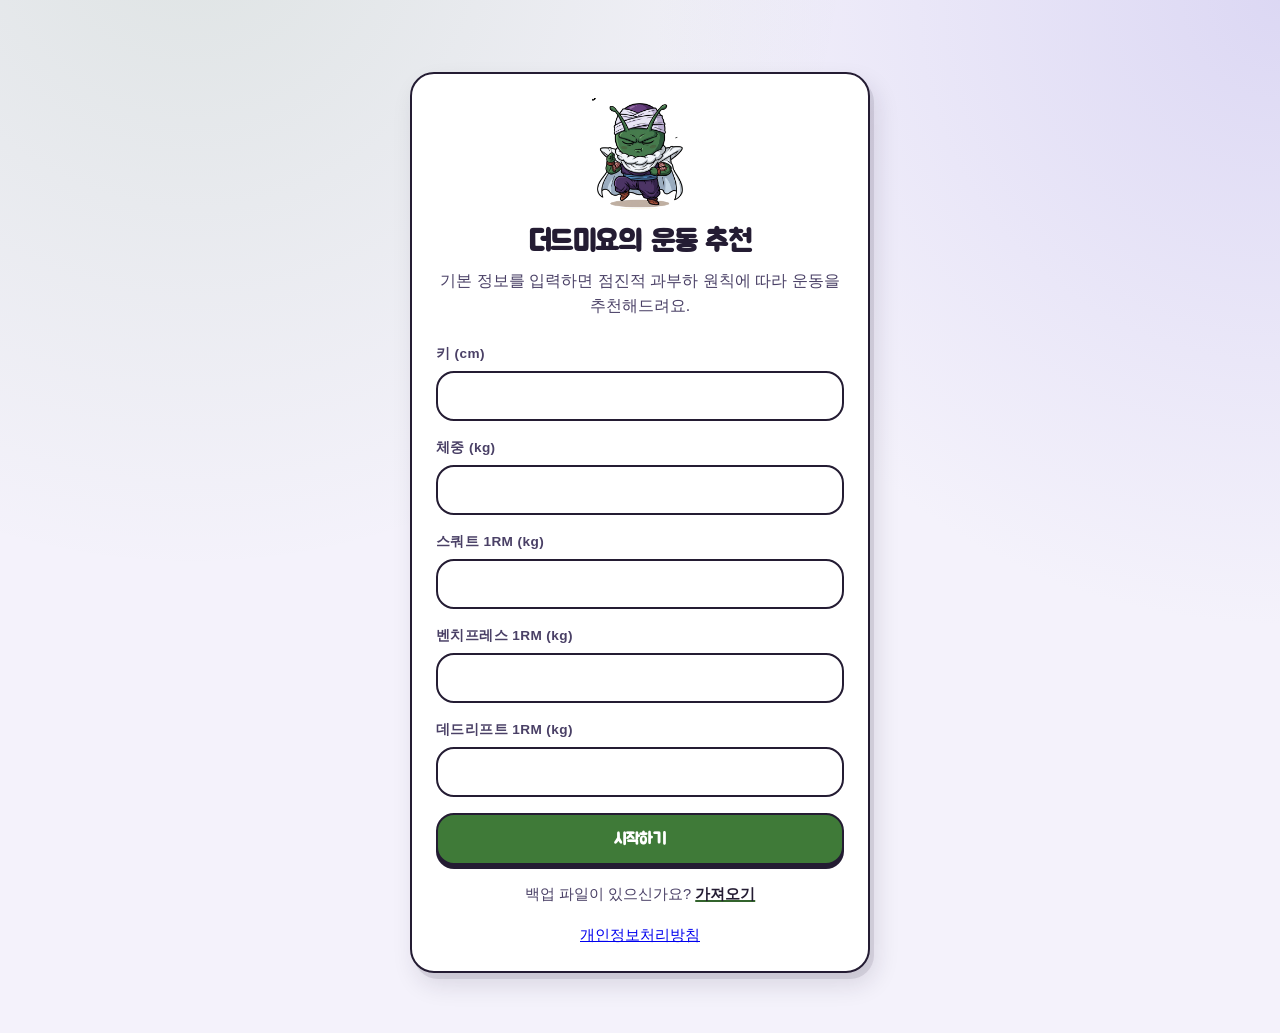
==== commit e9d446cd: "Repaint the app in the 더드미요 mascot's colors The old palette - cream background, coral accent, brown " ====
--- a/index.html
+++ b/index.html
@@ -18,13 +18,13 @@
      light - app.js flips this to "only dark" (and back) to match whatever
      the user actually picks, as early as possible to avoid a flash. -->
 <meta name="color-scheme" content="only light" id="color-scheme-meta" />
-<meta name="theme-color" content="#FFFDE7" id="theme-color-meta" />
+<meta name="theme-color" content="#F4F2FB" id="theme-color-meta" />
 <link rel="icon" href="favicon.ico" sizes="any" />
 <link rel="icon" href="icon-192.png" type="image/png" sizes="192x192" />
 <link rel="apple-touch-icon" href="apple-touch-icon.png" />
 <meta name="apple-mobile-web-app-capable" content="yes" />
 <meta name="apple-mobile-web-app-status-bar-style" content="default" />
-<meta name="apple-mobile-web-app-title" content="더드미요" />
+<meta name="apple-mobile-web-app-title" content="더드미요 PT" />
 <link rel="preconnect" href="https://fonts.googleapis.com" />
 <link rel="preconnect" href="https://fonts.gstatic.com" crossorigin />
 <link href="https://fonts.googleapis.com/css2?family=Jua&display=swap" rel="stylesheet" />
--- a/style.css
+++ b/style.css
@@ -1,42 +1,45 @@
 :root {
   color-scheme: only light;
 
-  --color-bg: #FFFDE7;
-  --color-bg-alt: #E0F2F1;
+  /* Palette taken from the 더드미요 mascot: the cape's lavender white as
+     the ground, the gi's ink purple for text, and the skin green for
+     anything the user is meant to press. */
+  --color-bg: #F4F2FB;
+  --color-bg-alt: #E6E4F5;
   --color-surface: #FFFFFF;
   --color-surface-raised: #FFFFFF;
-  --color-border: rgba(78, 52, 46, 0.22);
-  --color-border-strong: #4E342E;
-
-  --color-text: #4E342E;
-  --color-text-muted: #795548;
-  --color-text-dim: #A1887F;
-
-  --color-accent: #FFAB91;
-  --color-accent-hover: #FF8A65;
-  --color-accent-dim: rgba(255, 171, 145, 0.28);
-  --color-accent-text: #4E342E;
-
-  --color-yellow: #FFF59D;
-  --color-yellow-dim: rgba(255, 245, 157, 0.5);
-
-  --color-danger: #D84438;
+  --color-border: rgba(36, 28, 51, 0.22);
+  --color-border-strong: #241C33;
+
+  --color-text: #241C33;
+  --color-text-muted: #4A4066;
+  --color-text-dim: #7E76A0;
+
+  --color-accent: #3F7A38;
+  --color-accent-hover: #33642D;
+  --color-accent-dim: rgba(63, 122, 56, 0.20);
+  --color-accent-text: #FFFFFF;
+
+  --color-yellow: #DCD6F5;
+  --color-yellow-dim: rgba(75, 59, 122, 0.12);
+
+  --color-danger: #C0392B;
   --color-warning-bg: #FFF3E0;
   --color-warning-border: #FFB74D;
   --color-warning-text: #8D5A20;
 
   --radius: 24px;
   --radius-sm: 18px;
-  --shadow: 4px 6px 0 rgba(78, 52, 46, 0.10), 6px 12px 24px rgba(78, 52, 46, 0.12);
-  --shadow-sm: 3px 4px 0 rgba(78, 52, 46, 0.10), 3px 8px 16px rgba(78, 52, 46, 0.10);
-  --shadow-ghost: 0 3px 0 rgba(78, 52, 46, 0.28);
-  --shadow-ghost-active: 0 1px 0 rgba(78, 52, 46, 0.28);
-  --shadow-pop: 4px 6px 0 rgba(255, 138, 101, 0.4);
-  --overlay-tint: rgba(78, 52, 46, 0.45);
-  --scrollbar-thumb: rgba(78, 52, 46, 0.28);
-  --bg-glow-1: rgba(255, 245, 157, 0.55);
-  --bg-glow-2: rgba(224, 242, 241, 0.7);
-  --nav-bg: rgba(255, 253, 231, 0.94);
+  --shadow: 4px 6px 0 rgba(36, 28, 51, 0.10), 6px 12px 24px rgba(36, 28, 51, 0.12);
+  --shadow-sm: 3px 4px 0 rgba(36, 28, 51, 0.10), 3px 8px 16px rgba(36, 28, 51, 0.10);
+  --shadow-ghost: 0 3px 0 rgba(36, 28, 51, 0.28);
+  --shadow-ghost-active: 0 1px 0 rgba(36, 28, 51, 0.28);
+  --shadow-pop: 4px 6px 0 rgba(63, 122, 56, 0.35);
+  --overlay-tint: rgba(36, 28, 51, 0.45);
+  --scrollbar-thumb: rgba(36, 28, 51, 0.28);
+  --bg-glow-1: rgba(63, 122, 56, 0.12);
+  --bg-glow-2: rgba(191, 184, 235, 0.45);
+  --nav-bg: rgba(244, 242, 251, 0.94);
 
   --bounce: cubic-bezier(0.34, 1.56, 0.64, 1);
 
@@ -61,13 +64,15 @@
   --color-text-muted: #CCCCCC;
   --color-text-dim: #888888;
 
-  --color-accent: #FFAB91;
-  --color-accent-hover: #FFC1AC;
-  --color-accent-dim: rgba(255, 171, 145, 0.22);
-  --color-accent-text: #000000;
-
-  --color-yellow: #FFF59D;
-  --color-yellow-dim: rgba(255, 245, 157, 0.18);
+  /* The dark theme keeps its true-black ground; only the accent moves to
+     the mascot's green, lightened so it still carries on black. */
+  --color-accent: #7BC46A;
+  --color-accent-hover: #96D687;
+  --color-accent-dim: rgba(123, 196, 106, 0.20);
+  --color-accent-text: #141024;
+
+  --color-yellow: #C9C1EE;
+  --color-yellow-dim: rgba(201, 193, 238, 0.16);
 
   --color-danger: #FF7A6B;
   --color-warning-bg: rgba(255, 183, 77, 0.14);
@@ -80,7 +85,7 @@
   --shadow-ghost-active: 0 1px 0 rgba(255, 255, 255, 0.3);
   --overlay-tint: rgba(0, 0, 0, 0.75);
   --scrollbar-thumb: rgba(255, 255, 255, 0.25);
-  --bg-glow-1: rgba(255, 171, 145, 0.08);
+  --bg-glow-1: rgba(123, 196, 106, 0.10);
   --bg-glow-2: rgba(255, 255, 255, 0.04);
   --nav-bg: rgba(10, 10, 10, 0.94);
 }
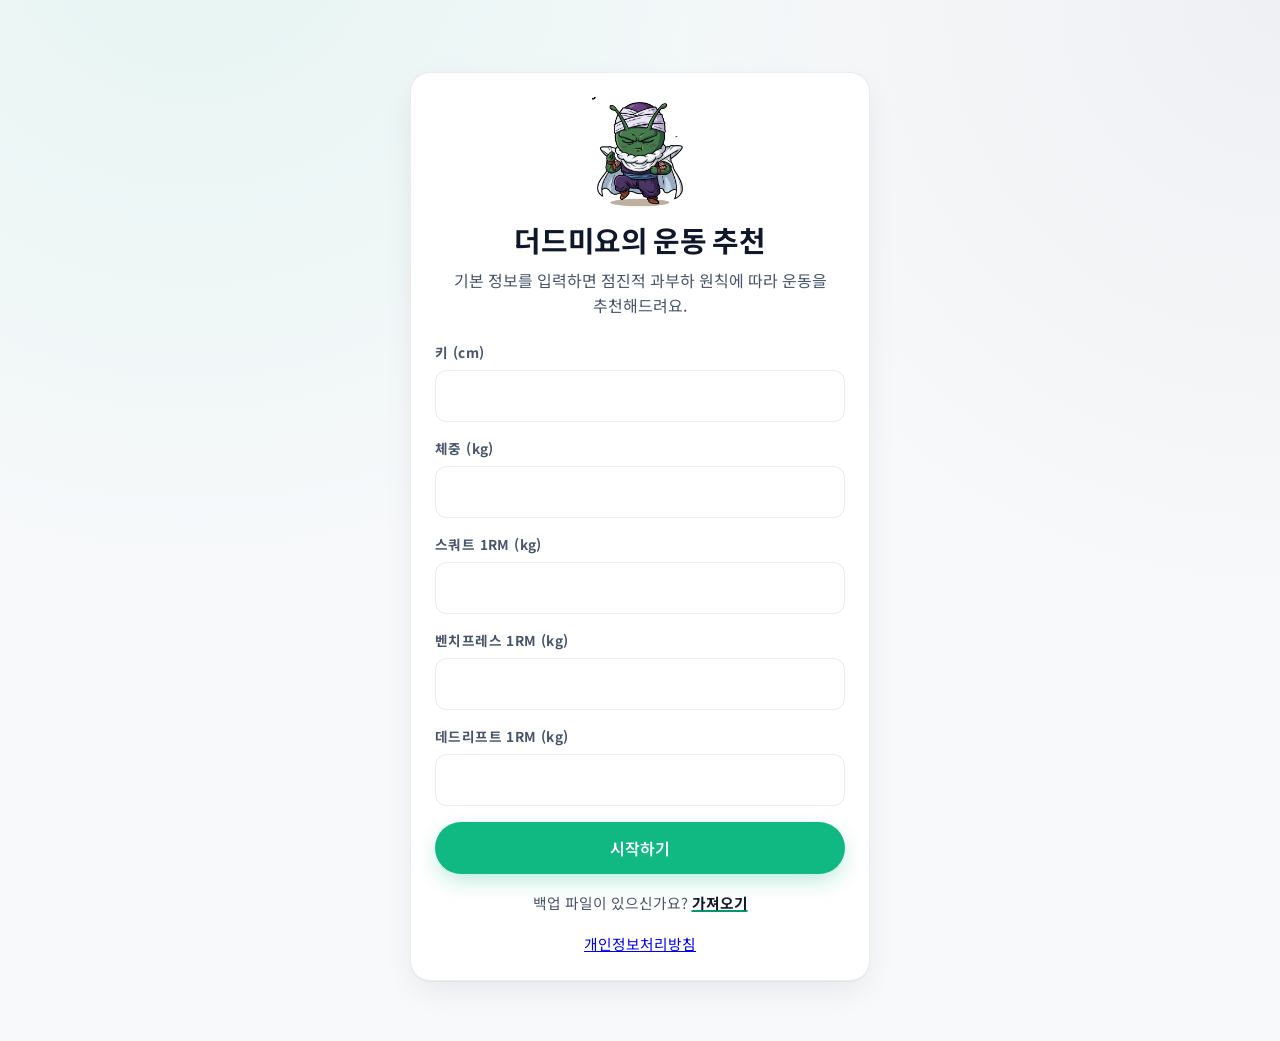
==== commit c61e21b5: "Repaint the app with a Stitch-designed emerald/slate theme Replaces the mascot's lavender/green pale" ====
--- a/index.html
+++ b/index.html
@@ -18,7 +18,7 @@
      light - app.js flips this to "only dark" (and back) to match whatever
      the user actually picks, as early as possible to avoid a flash. -->
 <meta name="color-scheme" content="only light" id="color-scheme-meta" />
-<meta name="theme-color" content="#F4F2FB" id="theme-color-meta" />
+<meta name="theme-color" content="#F7F9FB" id="theme-color-meta" />
 <link rel="icon" href="favicon.ico" sizes="any" />
 <link rel="icon" href="icon-192.png" type="image/png" sizes="192x192" />
 <link rel="apple-touch-icon" href="apple-touch-icon.png" />
@@ -27,7 +27,7 @@
 <meta name="apple-mobile-web-app-title" content="더드미요 PT" />
 <link rel="preconnect" href="https://fonts.googleapis.com" />
 <link rel="preconnect" href="https://fonts.gstatic.com" crossorigin />
-<link href="https://fonts.googleapis.com/css2?family=Jua&display=swap" rel="stylesheet" />
+<link href="https://fonts.googleapis.com/css2?family=Inter:wght@400;600;700;800&family=Noto+Sans+KR:wght@400;600;700;800&display=swap" rel="stylesheet" />
 <link rel="stylesheet" href="style.css" />
 </head>
 <body>
@@ -131,6 +131,7 @@
       <div class="form-column">
         <div class="card timer-card" data-tab="timer">
           <h2>타이머</h2>
+          <button type="button" id="timer-reset-btn" class="btn btn-ghost timer-reset-corner">초기화</button>
           <img class="mascot-illustration mascot-illustration-small" src="assets/mascots/miyo-sweat.png" alt="" />
           <div id="timer-display" class="timer-display">00:00</div>
           <div class="segment-timer">
@@ -140,7 +141,6 @@
           <div class="timer-controls">
             <button type="button" id="timer-start-btn" class="btn btn-primary btn-small">시작</button>
             <button type="button" id="timer-lap-btn" class="btn btn-ghost btn-small" disabled>쉬는 시간 시작</button>
-            <button type="button" id="timer-reset-btn" class="btn btn-ghost btn-small">초기화</button>
           </div>
           <ul id="timer-laps" class="timer-laps"></ul>
         </div>
--- a/style.css
+++ b/style.css
@@ -1,53 +1,53 @@
 :root {
   color-scheme: only light;
 
-  /* Palette taken from the 더드미요 mascot: the cape's lavender white as
-     the ground, the gi's ink purple for text, and the skin green for
-     anything the user is meant to press. */
-  --color-bg: #F4F2FB;
-  --color-bg-alt: #E6E4F5;
+  /* Kinetic Emerald Health - Stitch design system: vivid emerald accent
+     on a cool slate/off-white neutral system, replacing the mascot's
+     lavender/green palette. */
+  --color-bg: #F7F9FB;
+  --color-bg-alt: #F1F5F9;
   --color-surface: #FFFFFF;
   --color-surface-raised: #FFFFFF;
-  --color-border: rgba(36, 28, 51, 0.22);
-  --color-border-strong: #241C33;
-
-  --color-text: #241C33;
-  --color-text-muted: #4A4066;
-  --color-text-dim: #7E76A0;
-
-  --color-accent: #3F7A38;
-  --color-accent-hover: #33642D;
-  --color-accent-dim: rgba(63, 122, 56, 0.20);
+  --color-border: rgba(15, 23, 42, 0.08);
+  --color-border-strong: rgba(15, 23, 42, 0.16);
+
+  --color-text: #0F172A;
+  --color-text-muted: #475569;
+  --color-text-dim: #94A3B8;
+
+  --color-accent: #10B981;
+  --color-accent-hover: #059669;
+  --color-accent-dim: rgba(16, 185, 129, 0.16);
   --color-accent-text: #FFFFFF;
 
-  --color-yellow: #DCD6F5;
-  --color-yellow-dim: rgba(75, 59, 122, 0.12);
-
-  --color-danger: #C0392B;
-  --color-warning-bg: #FFF3E0;
-  --color-warning-border: #FFB74D;
-  --color-warning-text: #8D5A20;
-
-  --radius: 24px;
-  --radius-sm: 18px;
-  --shadow: 4px 6px 0 rgba(36, 28, 51, 0.10), 6px 12px 24px rgba(36, 28, 51, 0.12);
-  --shadow-sm: 3px 4px 0 rgba(36, 28, 51, 0.10), 3px 8px 16px rgba(36, 28, 51, 0.10);
-  --shadow-ghost: 0 3px 0 rgba(36, 28, 51, 0.28);
-  --shadow-ghost-active: 0 1px 0 rgba(36, 28, 51, 0.28);
-  --shadow-pop: 4px 6px 0 rgba(63, 122, 56, 0.35);
-  --overlay-tint: rgba(36, 28, 51, 0.45);
-  --scrollbar-thumb: rgba(36, 28, 51, 0.28);
-  --bg-glow-1: rgba(63, 122, 56, 0.12);
-  --bg-glow-2: rgba(191, 184, 235, 0.45);
-  --nav-bg: rgba(244, 242, 251, 0.94);
-
-  --bounce: cubic-bezier(0.34, 1.56, 0.64, 1);
-
-  /* Jua only for short, large UI chrome (headings, buttons, labels) - it
-     gets illegible fast in longer running text, so body copy stays on a
-     plain, highly-readable Korean system stack. */
-  --font-display: "Jua", "Malgun Gothic", "Apple SD Gothic Neo", sans-serif;
-  --font-body: "Malgun Gothic", "Apple SD Gothic Neo", -apple-system, BlinkMacSystemFont, "Segoe UI", sans-serif;
+  --color-yellow: #E2E8F0;
+  --color-yellow-dim: rgba(16, 185, 129, 0.08);
+
+  --color-danger: #DC2626;
+  --color-warning-bg: #FFFBEB;
+  --color-warning-border: #F59E0B;
+  --color-warning-text: #92400E;
+
+  --radius: 20px;
+  --radius-sm: 12px;
+  --shadow: 0 12px 32px -4px rgba(15, 23, 42, 0.08), 0 1px 0 rgba(15, 23, 42, 0.04);
+  --shadow-sm: 0 4px 20px -2px rgba(15, 23, 42, 0.06);
+  --shadow-ghost: none;
+  --shadow-ghost-active: none;
+  --shadow-pop: 0 8px 24px -4px rgba(16, 185, 129, 0.35);
+  --overlay-tint: rgba(15, 23, 42, 0.45);
+  --scrollbar-thumb: rgba(15, 23, 42, 0.2);
+  --bg-glow-1: rgba(16, 185, 129, 0.08);
+  --bg-glow-2: rgba(15, 23, 42, 0.04);
+  --nav-bg: rgba(247, 249, 251, 0.94);
+
+  --bounce: cubic-bezier(0.2, 0.8, 0.2, 1);
+
+  /* Inter for numbers/UI chrome (tabular figures for timers), Noto Sans KR
+     as the Korean-legible body/heading counterpart - the closest widely
+     available match to the design system's Pretendard recommendation. */
+  --font-display: "Inter", "Noto Sans KR", "Malgun Gothic", "Apple SD Gothic Neo", sans-serif;
+  --font-body: "Noto Sans KR", "Inter", "Malgun Gothic", "Apple SD Gothic Neo", -apple-system, BlinkMacSystemFont, "Segoe UI", sans-serif;
 }
 
 :root[data-theme="dark"] {
@@ -57,35 +57,36 @@
   --color-bg-alt: #0A0A0A;
   --color-surface: #121212;
   --color-surface-raised: #1A1A1A;
-  --color-border: rgba(255, 255, 255, 0.18);
-  --color-border-strong: #FFFFFF;
+  --color-border: rgba(255, 255, 255, 0.1);
+  --color-border-strong: rgba(255, 255, 255, 0.18);
 
   --color-text: #FFFFFF;
   --color-text-muted: #CCCCCC;
   --color-text-dim: #888888;
 
-  /* The dark theme keeps its true-black ground; only the accent moves to
-     the mascot's green, lightened so it still carries on black. */
-  --color-accent: #7BC46A;
-  --color-accent-hover: #96D687;
-  --color-accent-dim: rgba(123, 196, 106, 0.20);
-  --color-accent-text: #141024;
-
-  --color-yellow: #C9C1EE;
-  --color-yellow-dim: rgba(201, 193, 238, 0.16);
+  /* The dark theme keeps its true-black ground; the accent stays the
+     Kinetic Emerald primary, lightened so it still carries on black. */
+  --color-accent: #34D399;
+  --color-accent-hover: #6EE7B7;
+  --color-accent-dim: rgba(52, 211, 153, 0.2);
+  --color-accent-text: #062B20;
+
+  --color-yellow: #263238;
+  --color-yellow-dim: rgba(52, 211, 153, 0.1);
 
   --color-danger: #FF7A6B;
   --color-warning-bg: rgba(255, 183, 77, 0.14);
   --color-warning-border: #FFB74D;
   --color-warning-text: #FFCC80;
 
-  --shadow: 4px 6px 0 rgba(255, 255, 255, 0.12), 6px 12px 24px rgba(0, 0, 0, 0.5);
-  --shadow-sm: 3px 4px 0 rgba(255, 255, 255, 0.12), 3px 8px 16px rgba(0, 0, 0, 0.45);
-  --shadow-ghost: 0 3px 0 rgba(255, 255, 255, 0.3);
-  --shadow-ghost-active: 0 1px 0 rgba(255, 255, 255, 0.3);
+  --shadow: 0 12px 32px -4px rgba(0, 0, 0, 0.6);
+  --shadow-sm: 0 4px 20px -2px rgba(0, 0, 0, 0.5);
+  --shadow-ghost: none;
+  --shadow-ghost-active: none;
+  --shadow-pop: 0 8px 24px -4px rgba(52, 211, 153, 0.4);
   --overlay-tint: rgba(0, 0, 0, 0.75);
   --scrollbar-thumb: rgba(255, 255, 255, 0.25);
-  --bg-glow-1: rgba(123, 196, 106, 0.10);
+  --bg-glow-1: rgba(52, 211, 153, 0.1);
   --bg-glow-2: rgba(255, 255, 255, 0.04);
   --nav-bg: rgba(10, 10, 10, 0.94);
 }
@@ -192,7 +193,7 @@
   position: relative;
   overflow: hidden;
   background: var(--color-surface);
-  border: 2px solid var(--color-border-strong);
+  border: 1px solid var(--color-border);
   border-radius: var(--radius);
   box-shadow: var(--shadow);
   padding: 24px;
@@ -280,7 +281,7 @@
   font-weight: 600;
   padding: 13px 14px;
   min-height: 48px;
-  border: 2px solid var(--color-border-strong);
+  border: 1px solid var(--color-border);
   border-radius: var(--radius-sm);
   background: var(--color-surface);
   color: var(--color-text);
@@ -315,53 +316,53 @@
   justify-content: center;
   font-family: var(--font-display);
   font-size: 1rem;
-  font-weight: 700;
+  font-weight: 600;
   letter-spacing: 0.01em;
   padding: 14px 20px;
   min-height: 48px;
-  border-radius: var(--radius-sm);
+  border-radius: 999px;
   border: none;
   text-decoration: none;
   cursor: pointer;
   touch-action: manipulation;
-  transition: background-color 0.15s ease, box-shadow 0.2s ease, transform 0.25s var(--bounce), color 0.15s ease, border-color 0.15s ease;
+  transition: background-color 0.15s ease, box-shadow 0.2s ease, transform 0.15s var(--bounce), color 0.15s ease, border-color 0.15s ease;
 }
 
 .btn-primary {
   background: var(--color-accent);
   color: var(--color-accent-text);
-  border: 2px solid var(--color-border-strong);
-  box-shadow: 0 4px 0 var(--color-border-strong);
+  border: none;
+  box-shadow: var(--shadow-pop);
 }
 
 .btn-primary:hover {
   background: var(--color-accent-hover);
-  transform: translateY(-2px) scale(1.04);
-  box-shadow: 0 6px 0 var(--color-border-strong);
+  transform: translateY(-1px);
+  box-shadow: 0 10px 28px -4px rgba(16, 185, 129, 0.45);
 }
 
 .btn-primary:active {
-  transform: translateY(2px) scale(0.97);
-  box-shadow: 0 1px 0 var(--color-border-strong);
+  transform: translateY(0);
+  box-shadow: 0 4px 12px -4px rgba(16, 185, 129, 0.4);
 }
 
 .btn-ghost {
-  background: var(--color-surface);
-  color: var(--color-text);
-  border: 2px solid var(--color-border-strong);
-  box-shadow: var(--shadow-ghost);
+  background: var(--color-bg-alt);
+  color: var(--color-text-muted);
+  border: 1px solid var(--color-border);
+  box-shadow: none;
 }
 
 .btn-ghost:hover {
   border-color: var(--color-border-strong);
   color: var(--color-text);
   background: var(--color-yellow-dim);
-  transform: translateY(-2px) scale(1.03);
+  transform: none;
 }
 
 .btn-ghost:active {
-  transform: translateY(2px) scale(0.97);
-  box-shadow: var(--shadow-ghost-active);
+  transform: none;
+  box-shadow: none;
 }
 
 .mode-toggle {
@@ -377,7 +378,7 @@
   padding: 13px 18px;
   min-height: 48px;
   border-radius: var(--radius-sm);
-  border: 2px solid var(--color-border-strong);
+  border: 1px solid var(--color-border);
   background: var(--color-surface);
   color: var(--color-text-muted);
   cursor: pointer;
@@ -388,7 +389,7 @@
 .mode-toggle-btn:hover {
   background: var(--color-yellow-dim);
   color: var(--color-text);
-  transform: scale(1.03);
+  transform: none;
 }
 
 .theme-toggle {
@@ -404,7 +405,7 @@
 
 .mode-toggle-btn.active {
   background: var(--color-accent);
-  border-color: var(--color-border-strong);
+  border-color: var(--color-border);
   color: var(--color-accent-text);
 }
 
@@ -420,7 +421,7 @@
   font-weight: 700;
   padding: 9px 16px;
   border-radius: 999px;
-  border: 2px solid var(--color-border-strong);
+  border: 1px solid var(--color-border);
   background: var(--color-surface);
   color: var(--color-text-muted);
   cursor: pointer;
@@ -431,12 +432,12 @@
 .chip:hover {
   background: var(--color-yellow-dim);
   color: var(--color-text);
-  transform: scale(1.06);
+  transform: none;
 }
 
 .chip.active {
   background: var(--color-accent);
-  border-color: var(--color-border-strong);
+  border-color: var(--color-border);
   color: var(--color-accent-text);
 }
 
@@ -462,7 +463,7 @@
   font-weight: 700;
   line-height: 1;
   padding: 9px 12px 9px 8px;
-  border: 2px solid var(--color-border-strong);
+  border: 1px solid var(--color-border);
   border-left-width: 1px;
   border-radius: 0 999px 999px 0;
   background: var(--color-surface);
@@ -537,7 +538,7 @@
   background: var(--nav-bg);
   backdrop-filter: blur(12px);
   -webkit-backdrop-filter: blur(12px);
-  border-top: 2px solid var(--color-border-strong);
+  border-top: 1px solid var(--color-border);
   padding-bottom: env(safe-area-inset-bottom);
 }
 
@@ -691,7 +692,7 @@
   height: 36px;
   border-radius: 50%;
   background: var(--color-surface);
-  border: 2px solid var(--color-border-strong);
+  border: 1px solid var(--color-border);
   padding: 3px;
   object-fit: contain;
 }
@@ -700,7 +701,7 @@
   align-self: flex-end;
   background: var(--color-accent);
   color: var(--color-accent-text);
-  border: 2px solid var(--color-border-strong);
+  border: 1px solid var(--color-border);
   font-weight: 600;
   white-space: pre-wrap;
   border-bottom-right-radius: 6px;
@@ -710,7 +711,7 @@
   align-self: flex-start;
   background: var(--color-surface);
   color: var(--color-text);
-  border: 2px solid var(--color-border-strong);
+  border: 1px solid var(--color-border);
   border-bottom-left-radius: 6px;
 }
 
@@ -821,6 +822,22 @@
 .timer-card {
   margin-bottom: 20px;
   text-align: center;
+}
+
+.timer-reset-corner {
+  position: absolute;
+  top: 12px;
+  right: 12px;
+  padding: 5px 10px;
+  min-height: 0;
+  font-size: 0.72rem;
+  border-width: 1.5px;
+  border-radius: 999px;
+  opacity: 0.8;
+}
+
+.timer-reset-corner:hover {
+  opacity: 1;
 }
 
 .timer-display {
@@ -903,7 +920,7 @@
   font-weight: 600;
   padding: 8px 12px;
   background: var(--color-bg-alt);
-  border: 2px solid var(--color-border-strong);
+  border: 1px solid var(--color-border);
   border-radius: var(--radius-sm);
 }
 
@@ -959,7 +976,7 @@
   text-align: left;
   padding: 13px 14px;
   min-height: 48px;
-  border: 2px solid var(--color-border-strong);
+  border: 1px solid var(--color-border);
   border-radius: var(--radius-sm);
   background: var(--color-surface);
   color: var(--color-text);
@@ -1009,7 +1026,7 @@
   width: 100%;
   min-height: 48px;
   background: var(--color-surface);
-  border: 2px solid var(--color-border-strong);
+  border: 1px solid var(--color-border);
   border-radius: var(--radius-sm);
   box-shadow: var(--shadow-sm);
   padding: 14px 16px;
@@ -1086,7 +1103,7 @@
 
 .detail-card {
   margin-bottom: 12px;
-  border-left: 3px solid var(--color-border-strong);
+  border-left: 3px solid var(--color-accent);
   padding-left: 10px;
 }
 
@@ -1128,7 +1145,7 @@
   padding: 5px 12px;
   border-radius: 999px;
   background: var(--color-bg-alt);
-  border: 2px solid var(--color-border-strong);
+  border: 1px solid var(--color-border);
   color: var(--color-text);
 }
 
@@ -1193,7 +1210,7 @@
   gap: 10px;
   max-width: calc(100% - 32px);
   background: var(--color-surface);
-  border: 2px solid var(--color-border-strong);
+  border: 1px solid var(--color-border);
   border-radius: 999px;
   box-shadow: var(--shadow);
   padding: 8px 20px 8px 8px;
